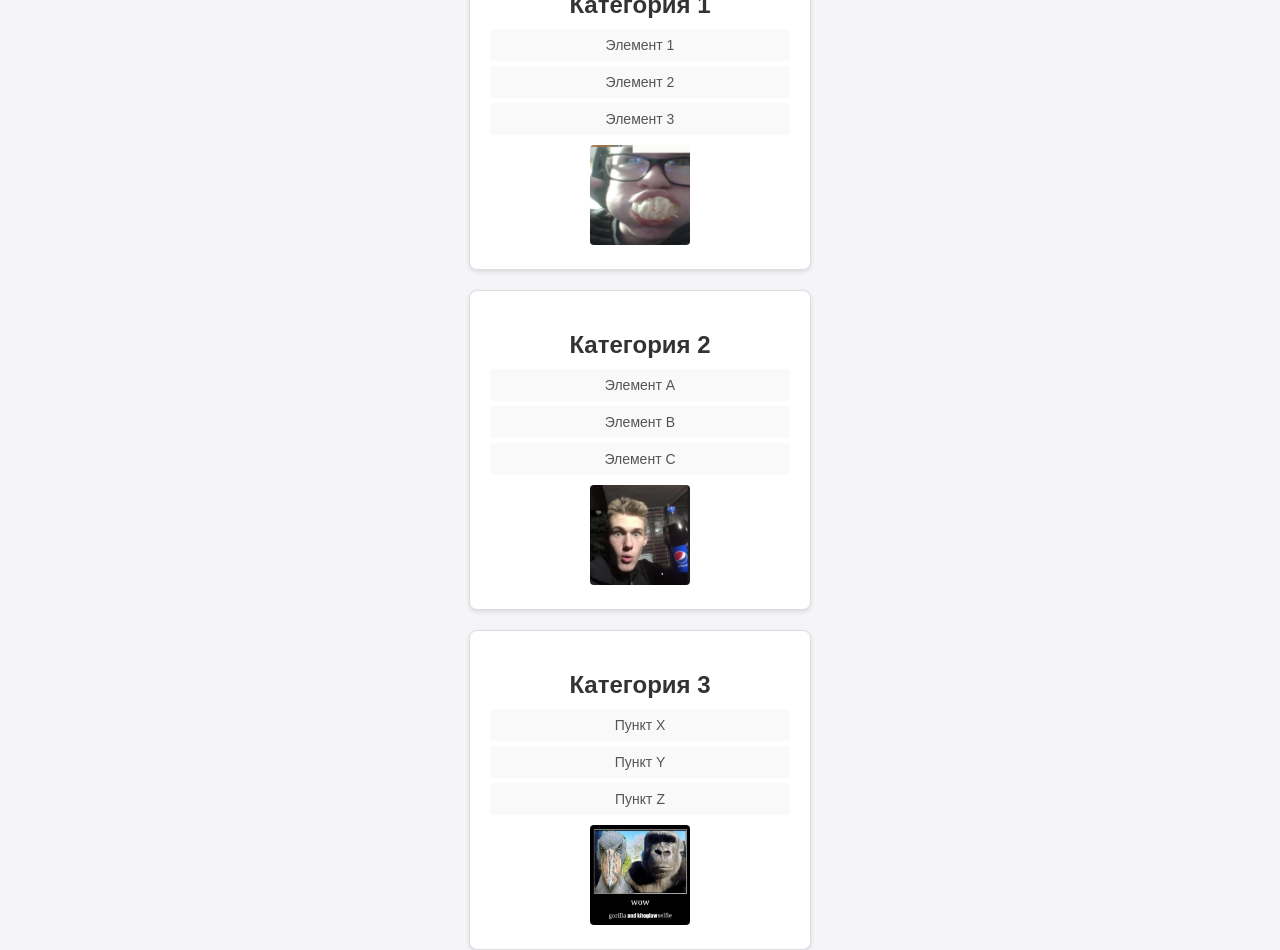
==== index.html @ 4ae5337b "2" ====
<!DOCTYPE html>
<html lang="ru">
<head>
    <meta charset="UTF-8">
    <meta name="viewport" content="width=device-width, initial-scale=1.0">
    <title>Списки с категориями и картинками</title>
    <style>
        body {
            font-family: Arial, sans-serif;
            margin: 0;
            padding: 0;
            display: flex;
            justify-content: center; /* Центрируем содержимое по горизонтали */
            align-items: center; /* Центрируем содержимое по вертикали */
            height: 100vh; /* Занимает всю высоту экрана */
            background-color: #f4f4f9;
        }

        .container {
            display: flex;
            flex-direction: column;
            align-items: center; /* Центрируем категории */
            gap: 20px; /* Отступ между категориями */
        }

        .category {
            text-align: center;
            width: 300px; /* Фиксированная ширина для каждой категории */
            background-color: #ffffff;
            border: 1px solid #ddd;
            border-radius: 8px;
            box-shadow: 0 2px 4px rgba(0, 0, 0, 0.1);
            padding: 20px;
        }

        h2 {
            margin-bottom: 10px;
            color: #333;
        }

        ul {
            list-style-type: none;
            padding: 0;
            margin: 0;
        }

        li {
            background-color: #f9f9f9;
            margin: 5px 0;
            padding: 8px 12px;
            border-radius: 4px;
            color: #555;
            font-size: 14px;
        }

        .image-container {
            margin-top: 10px;
        }

        .image-container img {
            width: 100px;
            height: 100px;
            object-fit: cover;
            border-radius: 4px;
        }
    </style>
</head>
<body>

    <div class="container">

        <!-- Категория 1 -->
        <div class="category">
            <h2>Категория 1</h2>
            <ul>
                <li>Элемент 1</li>
                <li>Элемент 2</li>
                <li>Элемент 3</li>
            </ul>
            <div class="image-container">
                <img src="gleks.png" alt="Gleks">
            </div>
        </div>

        <!-- Категория 2 -->
        <div class="category">
            <h2>Категория 2</h2>
            <ul>
                <li>Элемент A</li>
                <li>Элемент B</li>
                <li>Элемент C</li>
            </ul>
            <div class="image-container">
                <img src="lisofan.png" alt="Lisofan">
            </div>
        </div>

        <!-- Категория 3 -->
        <div class="category">
            <h2>Категория 3</h2>
            <ul>
                <li>Пункт X</li>
                <li>Пункт Y</li>
                <li>Пункт Z</li>
            </ul>
	    <div class="image-container">
                <img src="legenda.png" alt="legenda">
        </div>

    </div>

</body>
</html>
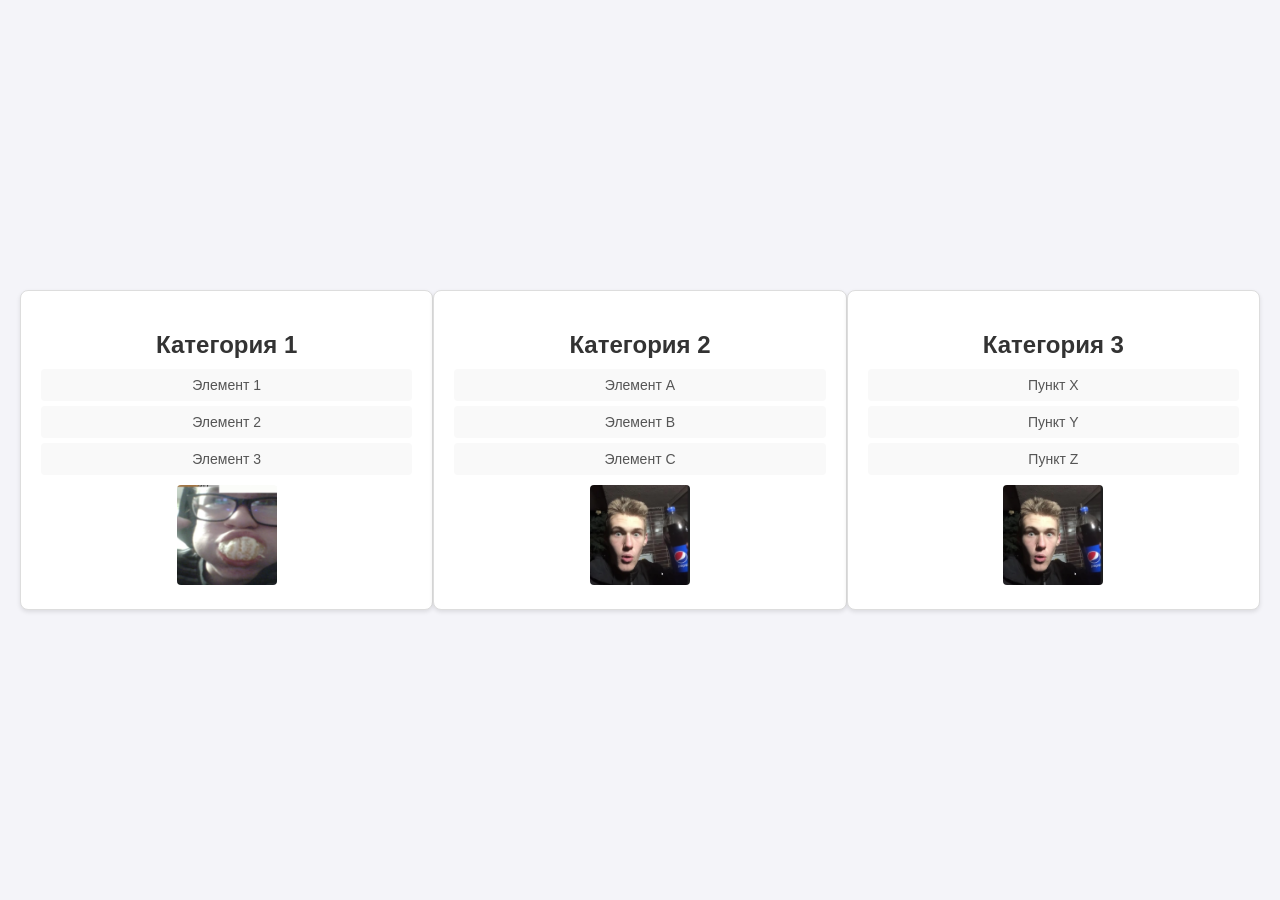
==== commit 49aa8425: "fff" ====
--- a/index.html
+++ b/index.html
@@ -10,22 +10,23 @@
             margin: 0;
             padding: 0;
             display: flex;
-            justify-content: center; /* Центрируем содержимое по горизонтали */
-            align-items: center; /* Центрируем содержимое по вертикали */
+            justify-content: space-between; /* Располагаем категории по горизонтали */
+            align-items: center; /* Центрируем вертикально */
             height: 100vh; /* Занимает всю высоту экрана */
             background-color: #f4f4f9;
+            flex-direction: row; /* Расположение по строке */
+            padding: 0 20px; /* Добавляем отступы для предотвращения прилипания к краям */
         }
 
         .container {
             display: flex;
-            flex-direction: column;
-            align-items: center; /* Центрируем категории */
-            gap: 20px; /* Отступ между категориями */
+            width: 100%; /* Занимает всю ширину экрана */
+            justify-content: space-between; /* Располагаем категории слева, по центру и справа */
         }
 
         .category {
             text-align: center;
-            width: 300px; /* Фиксированная ширина для каждой категории */
+            width: 30%; /* Каждая категория занимает примерно 30% ширины */
             background-color: #ffffff;
             border: 1px solid #ddd;
             border-radius: 8px;
@@ -69,7 +70,7 @@
 
     <div class="container">
 
-        <!-- Категория 1 -->
+        <!-- Категория 1 (слева) -->
         <div class="category">
             <h2>Категория 1</h2>
             <ul>
@@ -82,7 +83,7 @@
             </div>
         </div>
 
-        <!-- Категория 2 -->
+        <!-- Категория 2 (по центру) -->
         <div class="category">
             <h2>Категория 2</h2>
             <ul>
@@ -95,7 +96,7 @@
             </div>
         </div>
 
-        <!-- Категория 3 -->
+        <!-- Категория 3 (справа) -->
         <div class="category">
             <h2>Категория 3</h2>
             <ul>
@@ -103,8 +104,8 @@
                 <li>Пункт Y</li>
                 <li>Пункт Z</li>
             </ul>
-	    <div class="image-container">
-                <img src="legenda.png" alt="legenda">
+            <div class="image-container">
+                <img src="lisofan.png" alt="Lisofan">
         </div>
 
     </div>
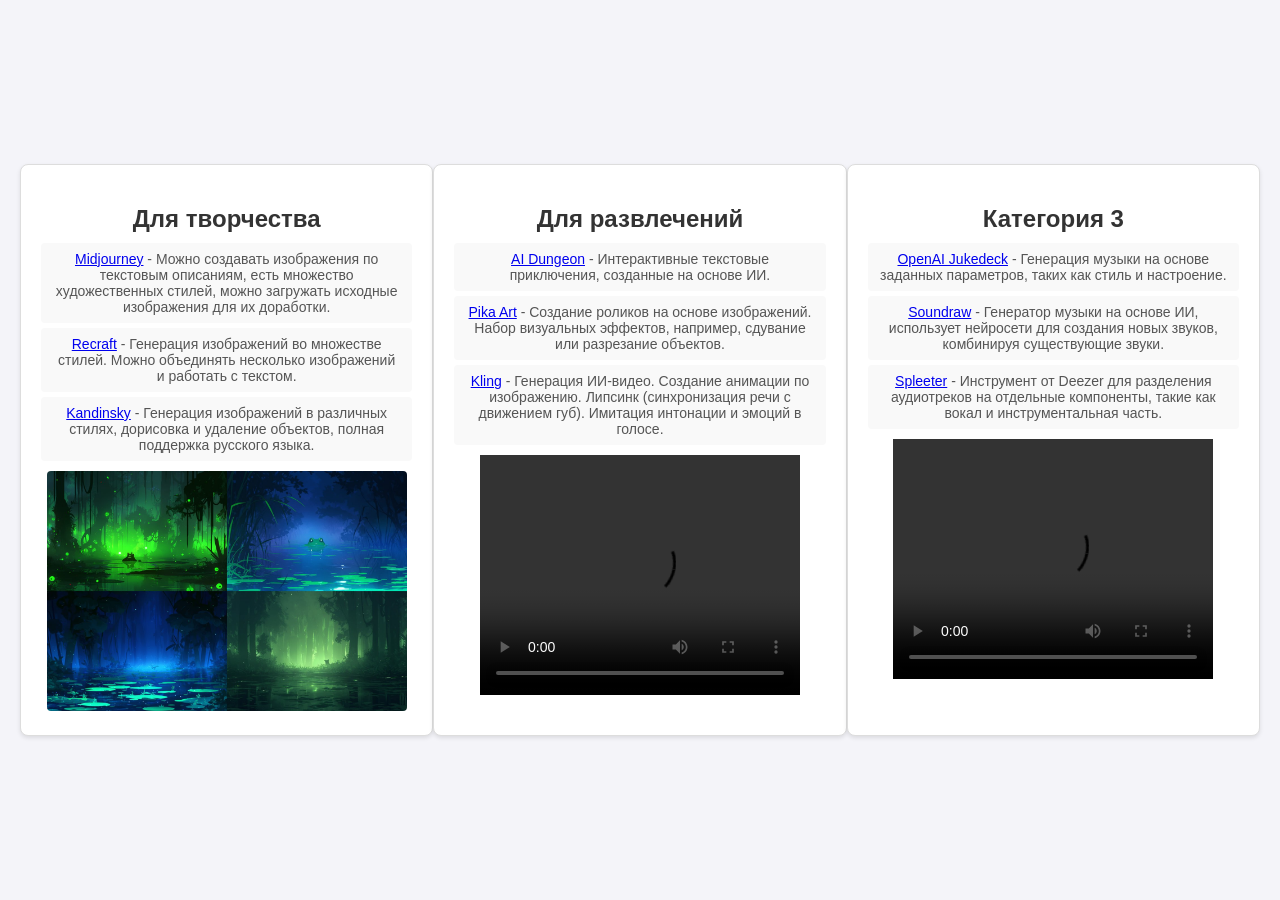
==== commit 7a100936: "ehf" ====
--- a/index.html
+++ b/index.html
@@ -59,8 +59,8 @@
         }
 
         .image-container img {
-            width: 100px;
-            height: 100px;
+            width: 320x;
+            height: 240px;
             object-fit: cover;
             border-radius: 4px;
         }
@@ -72,27 +72,29 @@
 
         <!-- Категория 1 (слева) -->
         <div class="category">
-            <h2>Категория 1</h2>
+            <h2>Для творчества</h2>
             <ul>
-                <li>Элемент 1</li>
-                <li>Элемент 2</li>
-                <li>Элемент 3</li>
+                <li><a href='https://www.midjourney.com/home' target="_blank">Midjourney</a> - Можно создавать изображения по текстовым описаниям, есть множество художественных стилей, можно загружать исходные изображения для их доработки.</li>
+                <li><a href="https://www.recraft.ai/" target="_blank">Recraft</a> - Генерация изображений во множестве стилей. Можно объединять несколько изображений и работать с текстом.</li>
+                <li><a href="https://www.sberbank.com/promo/kandinsky/" target="_blank">Kandinsky</a> - Генерация изображений в различных стилях, дорисовка и удаление объектов, полная поддержка русского языка.</li>
             </ul>
             <div class="image-container">
-                <img src="gleks.png" alt="Gleks">
+                <img src="ЖАБЫ.jpg" alt="Жабы">
             </div>
         </div>
 
         <!-- Категория 2 (по центру) -->
         <div class="category">
-            <h2>Категория 2</h2>
+            <h2>Для развлечений</h2>
             <ul>
-                <li>Элемент A</li>
-                <li>Элемент B</li>
-                <li>Элемент C</li>
+                <li><a href="https://aidungeon.com/" target="_blank">AI Dungeon</a> - Интерактивные текстовые приключения, созданные на основе ИИ.</li>
+                <li><a href="https://pika.art/" target="_blank">Pika Art</a> - Создание роликов на основе изображений. Набор визуальных эффектов, например, сдувание или разрезание объектов.</li>
+                <li><a href="https://klingai.com/%C2%A0" target="_blank">Kling</a> - Генерация ИИ-видео. Создание анимации по изображению. Липсинк (синхронизация речи с движением губ). Имитация интонации и эмоций в голосе.</li>
             </ul>
             <div class="image-container">
-                <img src="lisofan.png" alt="Lisofan">
+                <video src = 'lyska.mp4' width="320" height="240" loop controls>
+                    Ваш браузер не поддерживает тег <code>video</code>.
+                </video>
             </div>
         </div>
 
@@ -100,12 +102,14 @@
         <div class="category">
             <h2>Категория 3</h2>
             <ul>
-                <li>Пункт X</li>
-                <li>Пункт Y</li>
-                <li>Пункт Z</li>
+                <li><a href="https://openai.com/index/jukebox/" target="_blank">OpenAI Jukedeck</a> - Генерация музыки на основе заданных параметров, таких как стиль и настроение.</li>
+                <li><a href="https://soundraw.io/" target="_blank">Soundraw</a> - Генератор музыки на основе ИИ, использует нейросети для создания новых звуков, комбинируя существующие звуки.</li>
+                <li><a href="https://spleeter.online/" target="_blank"> Spleeter</a> - Инструмент от Deezer для разделения аудиотреков на отдельные компоненты, такие как вокал и инструментальная часть.</li>
             </ul>
             <div class="image-container">
-                <img src="lisofan.png" alt="Lisofan">
+                <video src = 'Music.mp4' width="320" height="240" loop controls>
+                    Ваш браузер не поддерживает тег <code>video</code>.
+                </video>
         </div>
 
     </div>
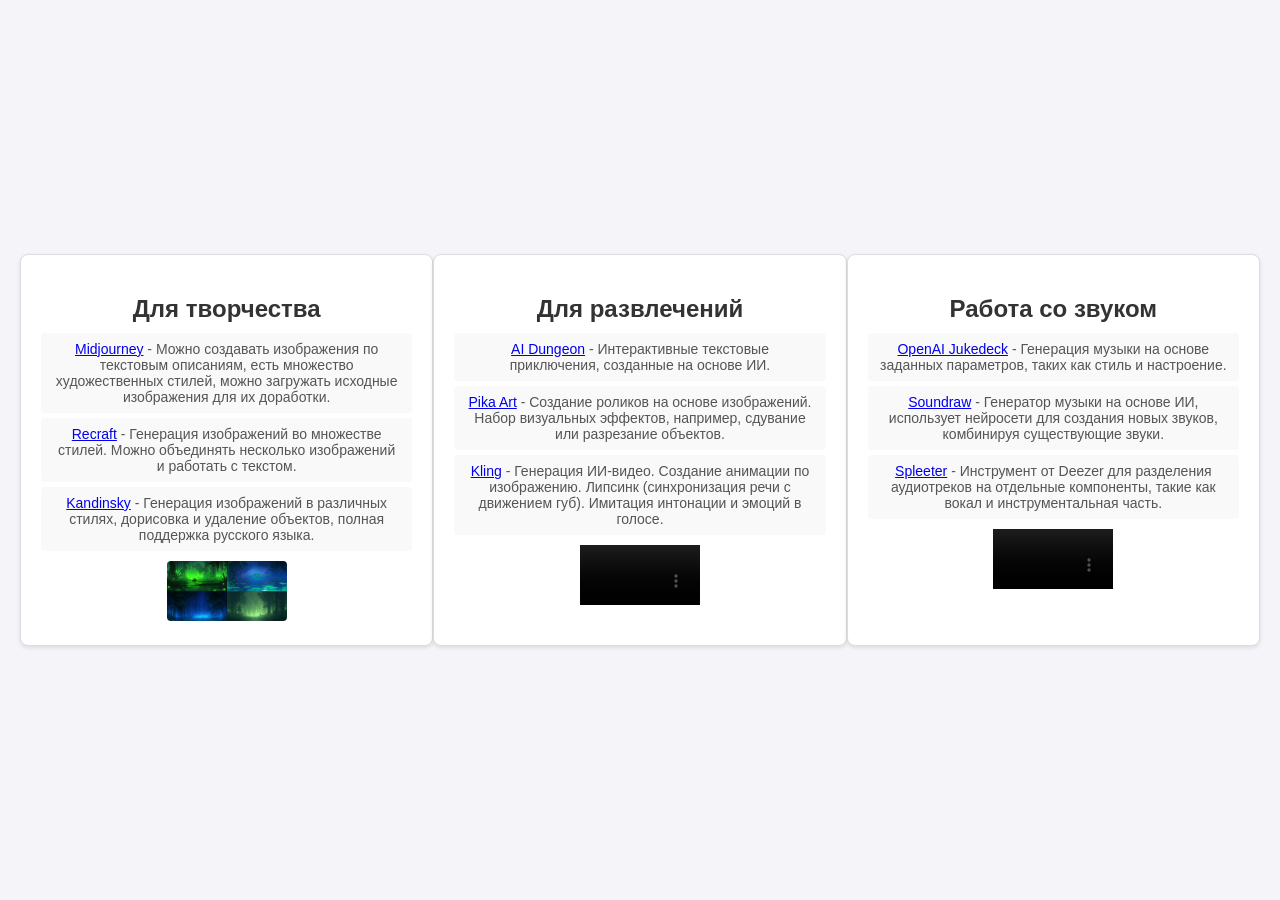
==== commit 9e59db3b: "sdvsdcvsdvsdv" ====
--- a/index.html
+++ b/index.html
@@ -59,11 +59,23 @@
         }
 
         .image-container img {
-            width: 320x;
+            width: 320px;
             height: 240px;
             object-fit: cover;
             border-radius: 4px;
         }
+        
+        @media screen and (max-width: 1300px) {
+            .image-container img {
+                width: 120px;
+                height: 60px;
+            }
+            video {
+            width: 120px;
+            height: 60px;
+            }
+        }
+
     </style>
 </head>
 <body>
@@ -100,7 +112,7 @@
 
         <!-- Категория 3 (справа) -->
         <div class="category">
-            <h2>Категория 3</h2>
+            <h2>Работа со звуком</h2>
             <ul>
                 <li><a href="https://openai.com/index/jukebox/" target="_blank">OpenAI Jukedeck</a> - Генерация музыки на основе заданных параметров, таких как стиль и настроение.</li>
                 <li><a href="https://soundraw.io/" target="_blank">Soundraw</a> - Генератор музыки на основе ИИ, использует нейросети для создания новых звуков, комбинируя существующие звуки.</li>
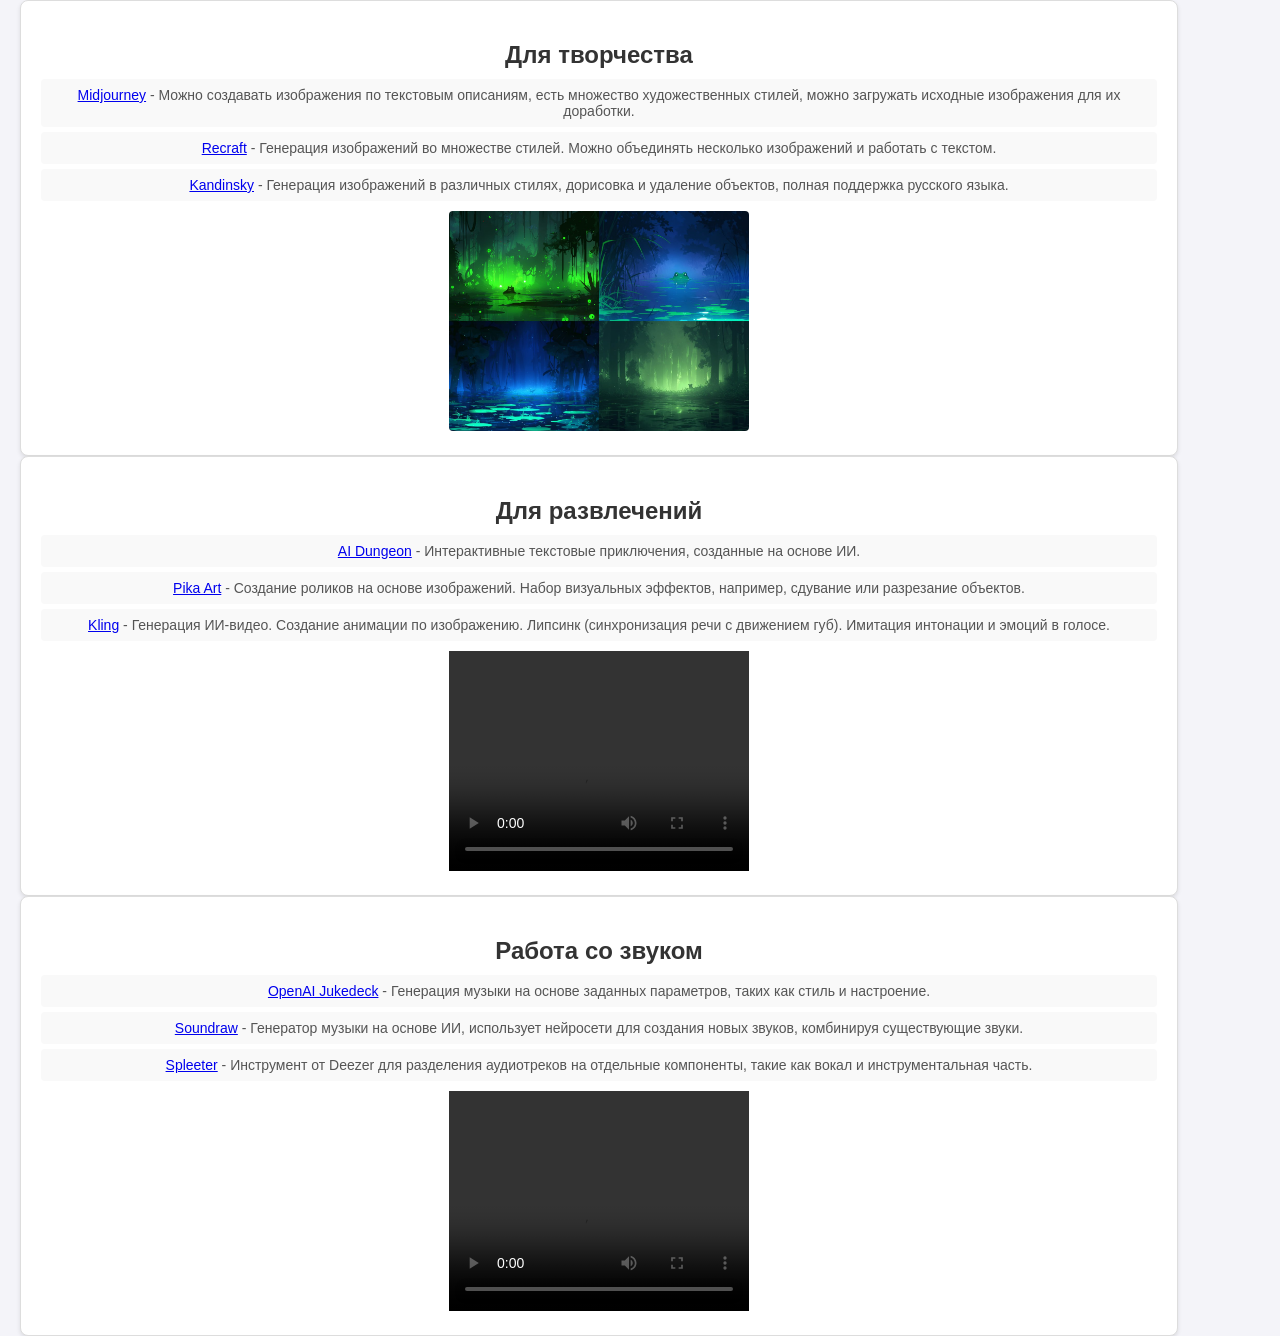
==== commit 890c7dfa: "dsfvdsfvdfv" ====
--- a/index.html
+++ b/index.html
@@ -12,7 +12,7 @@
             display: flex;
             justify-content: space-between; /* Располагаем категории по горизонтали */
             align-items: center; /* Центрируем вертикально */
-            height: 100vh; /* Занимает всю высоту экрана */
+            min-height: 100vh; /* Занимает всю высоту экрана */
             background-color: #f4f4f9;
             flex-direction: row; /* Расположение по строке */
             padding: 0 20px; /* Добавляем отступы для предотвращения прилипания к краям */
@@ -26,7 +26,7 @@
 
         .category {
             text-align: center;
-            width: 30%; /* Каждая категория занимает примерно 30% ширины */
+            width: 30%; 
             background-color: #ffffff;
             border: 1px solid #ddd;
             border-radius: 8px;
@@ -67,12 +67,18 @@
         
         @media screen and (max-width: 1300px) {
             .image-container img {
-                width: 120px;
-                height: 60px;
+                width: 300px;
+                height: 220px;
             }
             video {
-            width: 120px;
-            height: 60px;
+            width: 300px;
+            height: 220px;
+            }
+            .container{
+            display:block;
+            }
+            .category{
+            width:90%;
             }
         }
 
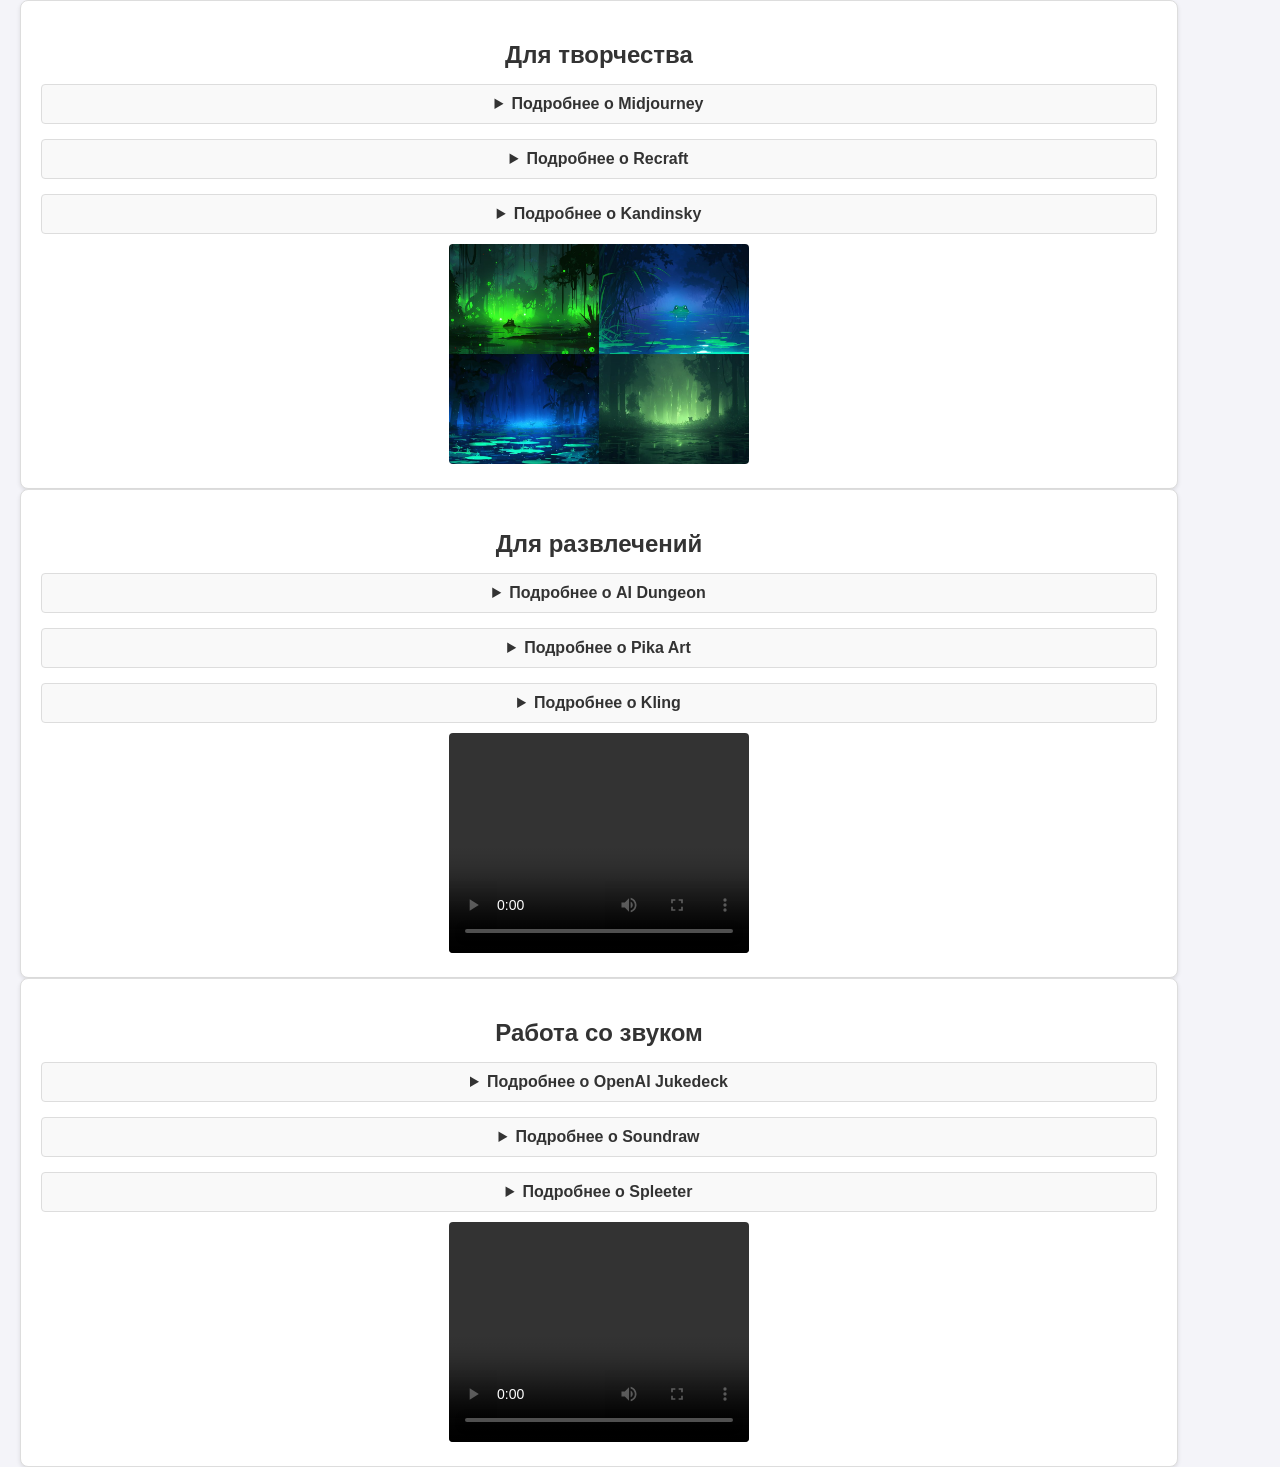
==== commit 8d51ef2a: "ff" ====
--- a/index.html
+++ b/index.html
@@ -58,30 +58,39 @@
             margin-top: 10px;
         }
 
-        .image-container img {
+        .image-container img, video {
             width: 320px;
             height: 240px;
             object-fit: cover;
             border-radius: 4px;
         }
-        
+
+        details {
+            margin-top: 15px;
+            background-color: #f9f9f9;
+            border-radius: 4px;
+            padding: 10px;
+            border: 1px solid #ddd;
+        }
+
+        summary {
+            font-weight: bold;
+            cursor: pointer;
+            color: #333;
+        }
+
         @media screen and (max-width: 1300px) {
-            .image-container img {
+            .image-container img, video {
                 width: 300px;
                 height: 220px;
             }
-            video {
-            width: 300px;
-            height: 220px;
+            .container {
+                display: block;
             }
-            .container{
-            display:block;
+            .category {
+                width: 90%;
             }
-            .category{
-            width:90%;
-            }
-        }
-
+        }
     </style>
 </head>
 <body>
@@ -92,9 +101,31 @@
         <div class="category">
             <h2>Для творчества</h2>
             <ul>
-                <li><a href='https://www.midjourney.com/home' target="_blank">Midjourney</a> - Можно создавать изображения по текстовым описаниям, есть множество художественных стилей, можно загружать исходные изображения для их доработки.</li>
-                <li><a href="https://www.recraft.ai/" target="_blank">Recraft</a> - Генерация изображений во множестве стилей. Можно объединять несколько изображений и работать с текстом.</li>
-                <li><a href="https://www.sberbank.com/promo/kandinsky/" target="_blank">Kandinsky</a> - Генерация изображений в различных стилях, дорисовка и удаление объектов, полная поддержка русского языка.</li>
+                <details>
+                <summary>Подробнее о Midjourney</summary>
+                <p><a href='https://www.midjourney.com/home' target="_blank">Midjourney</a> —  это одна из самых популярных нейросетей для генерации изображений. Она позволяет создавать уникальные визуальные произведения искусства на основе текстовых описаний. Пользователь может задать любой запрос, например, "фантастический город в стиле киберпанк" или "портрет кота в стиле Ван Гога", и нейросеть сгенерирует изображение, соответствующее описанию.
+Особенности:
+-Поддержка множества художественных стилей (реализм, абстракция, сюрреализм и др.).
+-Возможность загружать исходные изображения для их доработки или стилизации.
+Применение: создание иллюстраций, концепт-артов, дизайна для игр, обложек для книг и музыкальных альбомов.</p>
+            </details>
+		<details>
+		<summary>Подробнее о Recraft</summary>
+		<p><a href="https://www.recraft.ai/" target="_blank">Recraft</a> — это инструмент для генерации изображений, который позволяет комбинировать несколько стилей и работать с текстом.
+Особенности:
+-Генерация изображений в различных стилях, включая минимализм, поп-арт и цифровую живопись.
+-Возможность объединять несколько изображений для создания коллажей или сложных композиций.
+Применение: дизайн, реклама, создание уникальных визуальных материалов для социальных сетей.</p>
+	    </details>
+		<details>
+		<summary>Подробнее о Kandinsky</summary>
+		<p><a href="https://www.sberbank.com/promo/kandinsky/" target="_blank">Kandinsky</a> - это нейросеть, которая специализируется на генерации изображений с полной поддержкой русского языка.
+Особенности:
+-Генерация изображений в различных стилях, включая классическую живопись, современное искусство и цифровую графику.
+-Возможность дорисовки и удаления объектов на изображениях.
+-Удобный интерфейс и поддержка русского языка, что делает инструмент доступным для русскоязычных пользователей.
+Применение: создание иллюстраций, редактирование фотографий</p>
+	    </details>
             </ul>
             <div class="image-container">
                 <img src="ЖАБЫ.jpg" alt="Жабы">
@@ -105,12 +136,34 @@
         <div class="category">
             <h2>Для развлечений</h2>
             <ul>
-                <li><a href="https://aidungeon.com/" target="_blank">AI Dungeon</a> - Интерактивные текстовые приключения, созданные на основе ИИ.</li>
-                <li><a href="https://pika.art/" target="_blank">Pika Art</a> - Создание роликов на основе изображений. Набор визуальных эффектов, например, сдувание или разрезание объектов.</li>
-                <li><a href="https://klingai.com/%C2%A0" target="_blank">Kling</a> - Генерация ИИ-видео. Создание анимации по изображению. Липсинк (синхронизация речи с движением губ). Имитация интонации и эмоций в голосе.</li>
+    	<details>
+    	<summary>Подробнее о AI Dungeon </summary>
+    	<p><a href="https://aidungeon.com/" target="_blank">AI Dungeon</a> - это интерактивная платформа для создания текстовых приключений на основе искусственного интеллекта.
+Особенности:
+-Пользователь может создавать собственные сюжеты или играть в готовые сценарии.
+-Нейросеть генерирует ответы на действия игрока, создавая уникальные истории.
+-Поддержка различных жанров: фэнтези, научная фантастика, мистика и др.
+Применение: развлечение, развитие творческого мышления, создание собственных историй.</p>
+      	</details>
+    <details>
+    <summary>Подробнее о Pika Art</summary>
+    <p><a href="https://pika.art/" target="_blank">Pika Art</a> - это инструмент для создания коротких видеороликов на основе изображений.
+Особенности:
+-Генерация роликов с использованием визуальных эффектов, таких как сдувание, разрезание или трансформация объектов.
+Применение: создание контента для социальных сетей</p>
+      </details>
+    <details>
+    <summary>Подробнее о Kling </summary>
+    <p><a href="https://klingai.com/%C2%A0" target="_blank">Kling</a> — Платформа для генерации ИИ-видео. 
+Особенности:
+Создание анимации по изображению.
+- Позволяет оживлять изображения, синхронизируя их с голосом 
+-Имитация интонации и эмоций в голосе.
+Применение: создание анимационных роликов, озвучка видео, разработка персонажей для игр и фильмов.</p>
+      </details>
             </ul>
             <div class="image-container">
-                <video src = 'lyska.mp4' width="320" height="240" loop controls>
+                <video src="lyska.mp4" loop controls>
                     Ваш браузер не поддерживает тег <code>video</code>.
                 </video>
             </div>
@@ -120,14 +173,36 @@
         <div class="category">
             <h2>Работа со звуком</h2>
             <ul>
-                <li><a href="https://openai.com/index/jukebox/" target="_blank">OpenAI Jukedeck</a> - Генерация музыки на основе заданных параметров, таких как стиль и настроение.</li>
-                <li><a href="https://soundraw.io/" target="_blank">Soundraw</a> - Генератор музыки на основе ИИ, использует нейросети для создания новых звуков, комбинируя существующие звуки.</li>
-                <li><a href="https://spleeter.online/" target="_blank"> Spleeter</a> - Инструмент от Deezer для разделения аудиотреков на отдельные компоненты, такие как вокал и инструментальная часть.</li>
+    <details>
+    <summary>Подробнее о OpenAI Jukedeck </summary>
+    <p><a href="https://openai.com/index/jukebox/" target="_blank">OpenAI Jukedeck</a> - это инструмент для генерации музыки на основе заданных параметров.
+Особенности:
+-Пользователь может выбрать стиль музыки (классика, электроника, рок и др.), настроение (радостное, грустное, энергичное) и длительность трека.
+-Нейросеть создает музыкальные композиции, которые можно использовать в проектах.
+Применение: создание фоновой музыки для видео, подкастов, игр и презентаций.</p>
+      </details>
+    <details>
+    <summary>Подробнее о Soundraw </summary>
+    <p><a href="https://soundraw.io/" target="_blank">Soundraw</a> - это генератор музыки на основе искусственного интеллекта.
+Особенности:
+-Использование нейросетей для создания новых звуков и комбинирования существующих.
+-Возможность настройки параметров музыки, таких как темп, тональность и инструменты.
+Применение: создание саундтреков, музыкальных композиций для медиапроектов.</p>
+      </details>
+    <details>
+    <summary>Подробнее о Spleeter </summary>
+    <p><a href="https://spleeter.online/" target="_blank"> Spleeter</a> -  это инструмент от Deezer для разделения аудиотреков на отдельные компоненты.
+Особенности:
+-Возможность разделения трека на вокал, бас, ударные и другие инструменты.
+-Высокая точность обработки звука.
+Применение: ремикширование музыки, создание караоке-треков, анализ аудиодорожек.</p>
+      </details>
             </ul>
             <div class="image-container">
-                <video src = 'Music.mp4' width="320" height="240" loop controls>
+                <video src="Music.mp4" loop controls>
                     Ваш браузер не поддерживает тег <code>video</code>.
                 </video>
+            </div>
         </div>
 
     </div>
